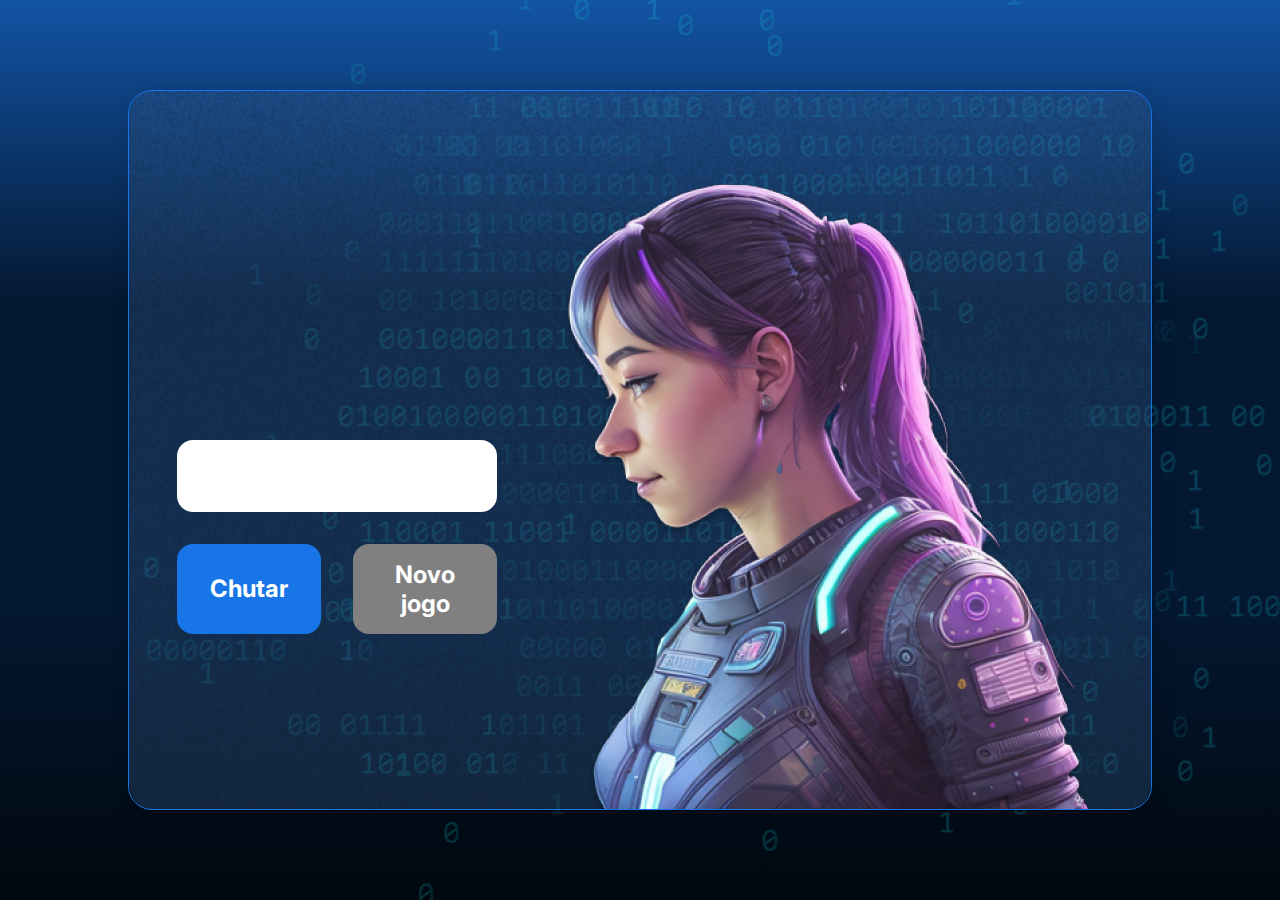
==== Curso 2/index.html @ 2f49a982 "Curso 2 - LP aula 1" ====
<!DOCTYPE html>
<html lang="pt-br">

<head>
    <meta charset="UTF-8">
    <meta name="viewport" content="width=device-width, initial-scale=1.0">
    <script src="https://code.responsivevoice.org/responsivevoice.js"></script>
    <link rel="preconnect" href="https://fonts.googleapis.com">
    <link rel="preconnect" href="https://fonts.gstatic.com" crossorigin>
    <link href="https://fonts.googleapis.com/css2?family=Chakra+Petch:wght@700&family=Inter:wght@400;700&display=swap"
        rel="stylesheet">
    <link rel="stylesheet" href="style.css">
    <title>JS Game</title>
</head>

<body>

    <div class="container">
        <div class="container__conteudo">
            <div class="container__informacoes">
                <div class="container__texto">
                    <h1></h1>
                    <p class="texto__paragrafo"></p>
                </div>
                <input type="number" min="1" max="10" class="container__input">
                <div class="chute container__botoes">
                    <button onclick="verificarChute()" class="container__botao">Chutar</button>
                    <button onclick="" id="reiniciar" class="container__botao" disabled>Novo jogo</button>
                </div>
            </div>
            <img src="./img/ia.png" alt="Uma pessoa olhando para a esquerda" class="container__imagem-pessoa" />
        </div>
    </div>




    <script src="app.js" defer></script>
</body>

</html>
---- Curso 2/style.css ----
* {
    box-sizing: border-box;
    margin: 0;
    padding: 0;
    color: white;
}

body {
    background: linear-gradient(#1354A5 0%, #041832 33.33%, #041832 66.67%, #01080E 100%);
    height: 100vh;
    display: flex;
    align-items: center;
    justify-content: center;
}


body::before {
    background-image: url("img/code.png");
    background-repeat: no-repeat;
    background-position: right;
    content: "";
    display: block;
    position: absolute;
    width: 100%;
    height: 100%;
    opacity: 0.4;
}

.container {
    width: 80%;
    height: 80%;
    display: flex;
    align-items: center;
    justify-content: space-between;
    border-radius: 24px;
    border: 1px solid #1875E8;
    box-shadow: 4px 4px 20px 0px rgba(1, 8, 14, 0.15);
    background-image: url("img/Ruido.png");
    background-size: 100% 100%;
    position: relative;
}


.container__conteudo {
    display: flex;
    align-items: center;
    position: absolute;
    bottom: 0;
}

.container__informacoes {
    flex: 1;
    padding: 3rem;
}

.container__botao {
    border-radius: 16px;
    background: #1875E8;
    padding: 16px 24px;
    width: 100%;
    font-size: 24px;
    font-weight: 700;
    border: none;
    margin-top: 2rem;
}

.container__texto {
    margin: 16px 0 16px 0;
}

.container__texto-azul {
    color: #1875E8;
}

.container__input {
    width: 100%;
    height: 72px;
    border-radius: 16px;
    background-color: #FFF;
    border: none;
    color: #1875E8;
    padding: 2rem;
    font-size: 24px;
    font-weight: 700;
    font-family: 'Inter', sans-serif;
}

.container__botoes {
    display: flex;
    gap: 2em;
}

h1 {
    font-family: 'Chakra Petch', sans-serif;
    font-size: 72px;
    padding-bottom: 3rem;
}

p,
button {
    font-family: 'Inter', sans-serif;
}

.texto__paragrafo {
    font-size: 32px;
    font-weight: 400;
}

button:disabled {
    background-color: gray;
}

@media screen and (max-width: 1250px) {

    h1 {
        font-size: 50px;
    }

    .container__botao {
        font-size: 16px;
    }


    .texto__paragrafo {
        font-size: 24px;
    }

    .container__imagem-pessoa {
        display: none;
    }

    .container__conteudo {
        display: block;
        position: inherit;
    }

    .container__informacoes {
        padding: 1rem
    }
}
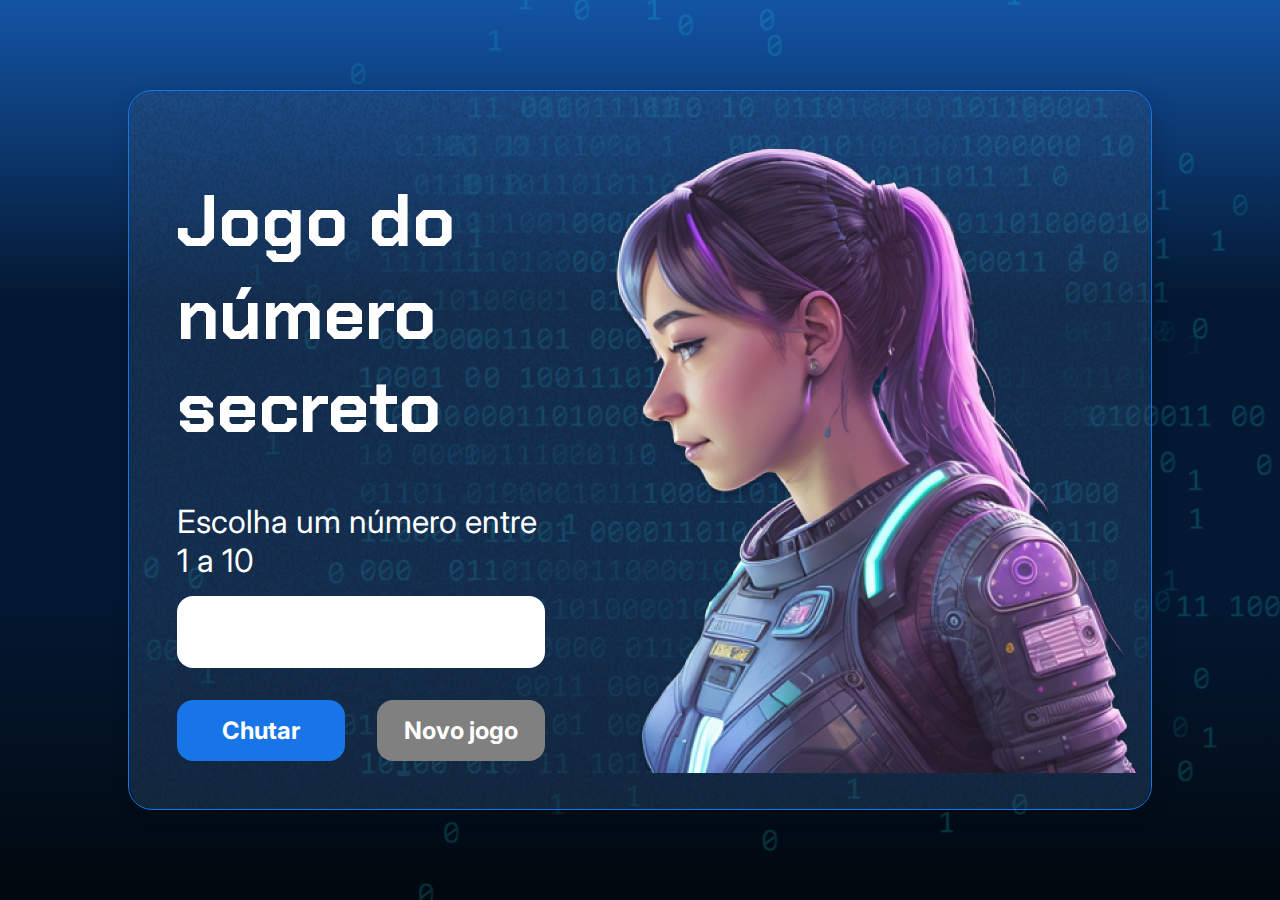
==== commit 33408028: "Atualização das aulas" ====
--- a/Curso 2/index.html
+++ b/Curso 2/index.html
@@ -19,13 +19,13 @@
         <div class="container__conteudo">
             <div class="container__informacoes">
                 <div class="container__texto">
-                    <h1></h1>
-                    <p class="texto__paragrafo"></p>
+                    <h1>Adivinhe o <span class="container__texto-azul">numero secreto</span></h1>
+                    <p class="texto__paragrafo">Escolha um número entre 1 a 10</p>
                 </div>
                 <input type="number" min="1" max="10" class="container__input">
                 <div class="chute container__botoes">
                     <button onclick="verificarChute()" class="container__botao">Chutar</button>
-                    <button onclick="" id="reiniciar" class="container__botao" disabled>Novo jogo</button>
+                    <button onclick="reiniciarJogo()" id="reiniciar" class="container__botao" disabled>Novo jogo</button>
                 </div>
             </div>
             <img src="./img/ia.png" alt="Uma pessoa olhando para a esquerda" class="container__imagem-pessoa" />
